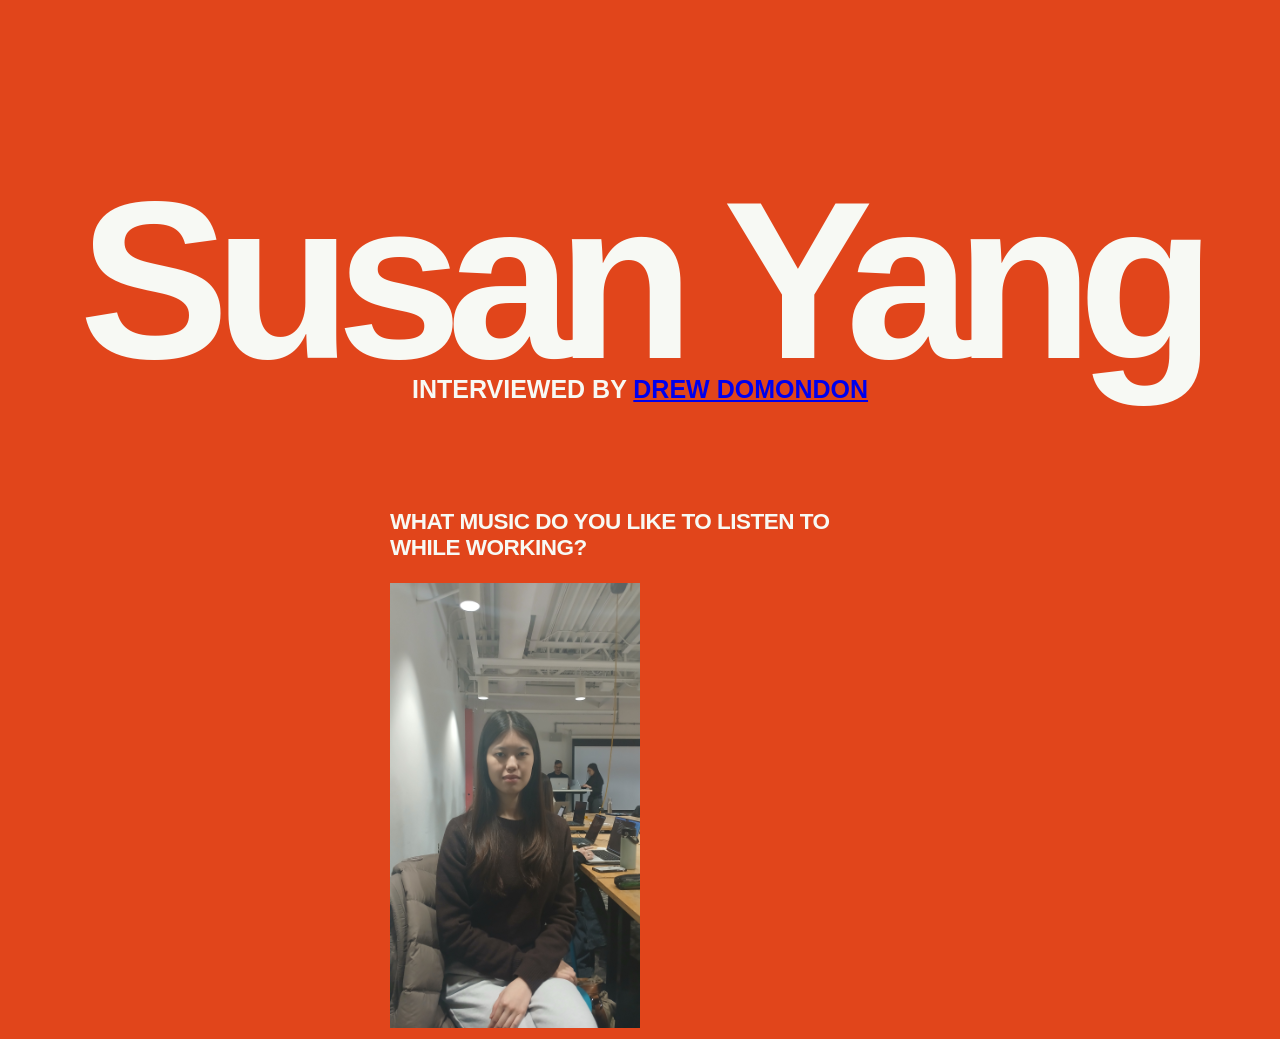
==== main/index.html @ aea744d9 "new doc" ====
<!DOCTYPE html>

<!--
live thing
https://dr-nken.github.io/GD2/
https://susanyanng-sudo.github.io/GD2/
thing
-->

<html>

   


    <head>
        <title> 
            Interview - Susan Yang -2026
        </title>
    <link rel="stylesheet" href="style/main.css">
    </head>
    <body>
        <h1>Susan Yang </h1> 




        <h3>INTERVIEWED BY <a href="https://susanyannng-sudo.github.io/GD2/" target=none> DREW DOMONDON</a> </h3>


        <div class="q_and_a"> 
        <p class="question"> 
        What music do you like to listen to while working? 
        </p>


<img src="images/susan.jpg" style="max-width:50%"/>
    </body>

</html>
---- main/style/main.css ----
/* 
h1
{
   font-size:100px;
   margin-bottom: 15px;

}


h3
{
    font-size: 15px;
    font-weight: bold;
    letter-spacing: 5px;
    margin-bottom: 105px;

}


p,
li,
h1,
h3 {
    color: rgb(247, 249, 244);
    font-family: Arial, Helvetica, sans-serif;
} */


html{

font-size: 15px;

}
body {background-color: rgba(222, 48, 0, 0.893);}

h1
{
   font-size:15rem;
   margin-bottom: -4rem;
   text-align: center;
   letter-spacing: -1rem;

}

h3
{
    font-size: 25px;
    font-weight: bold;
    margin-bottom: 105px;
    text-align: center;

}


.q_and_a {
    width: 500px;
    margin: auto;

    .question{
        font-size: 1.5rem;
        letter-spacing: -0.5px;
        text-transform: uppercase;
        font-weight: bold;
    }
    
    .answer{
        font-size: 1.4rem;
        margin-bottom: 6rem;
        text-indent: 1.5rem;
    }
}



.q_and_a,
h1,
h3 {
    font-family: Arial, Helvetica, sans-serif;
    color: rgb(247, 249, 244);
}
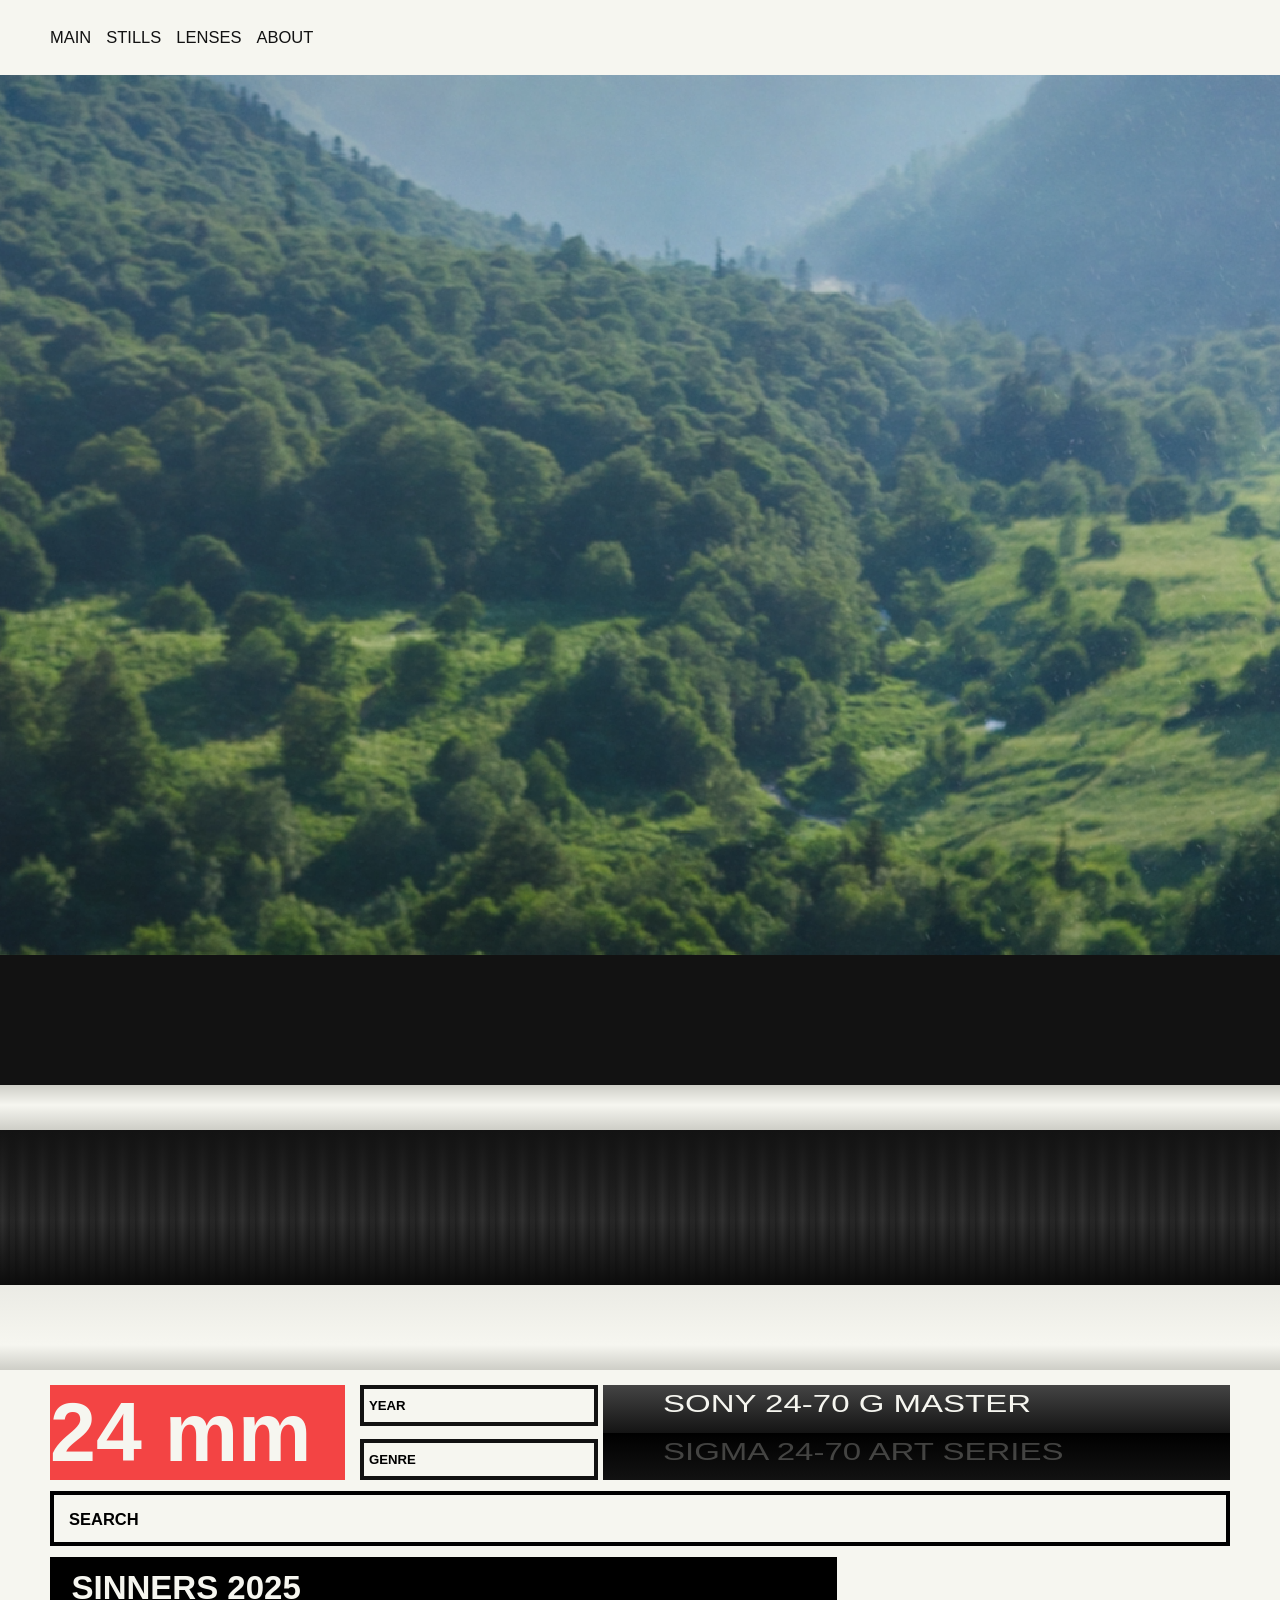
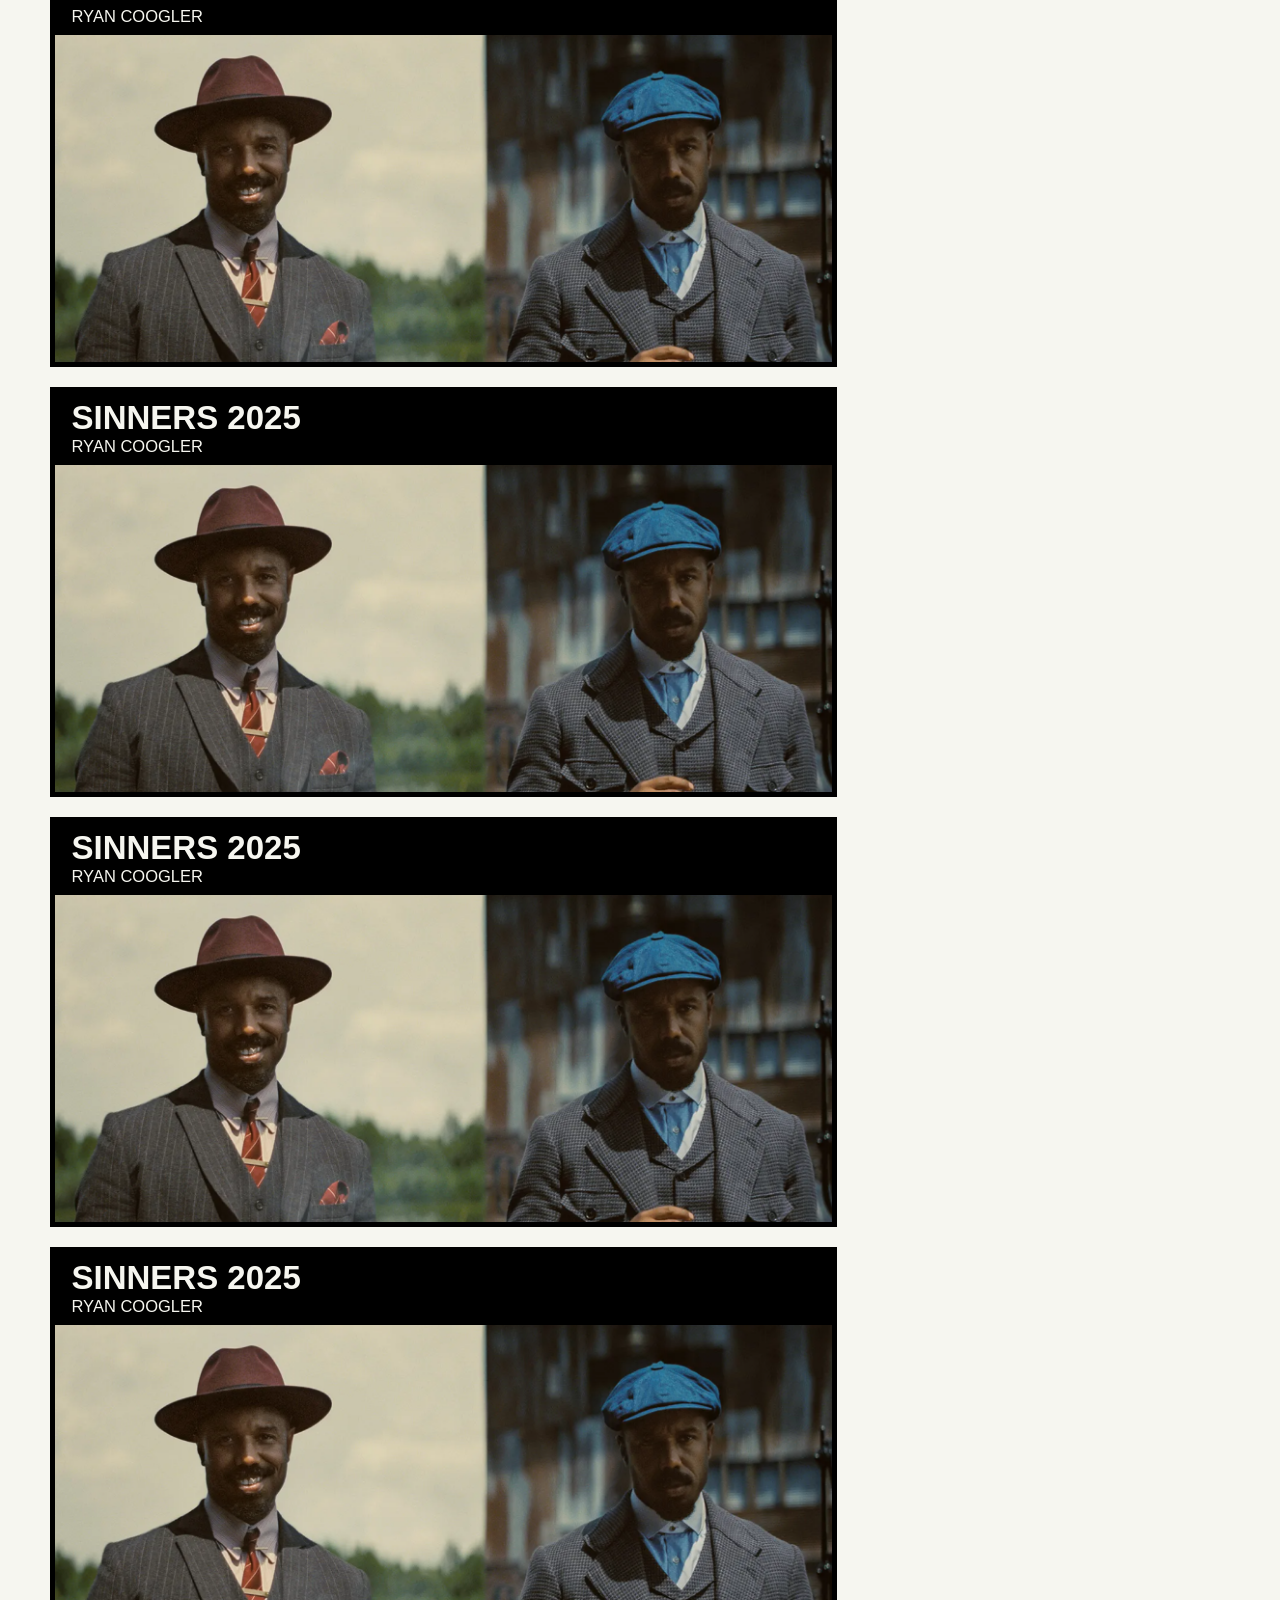
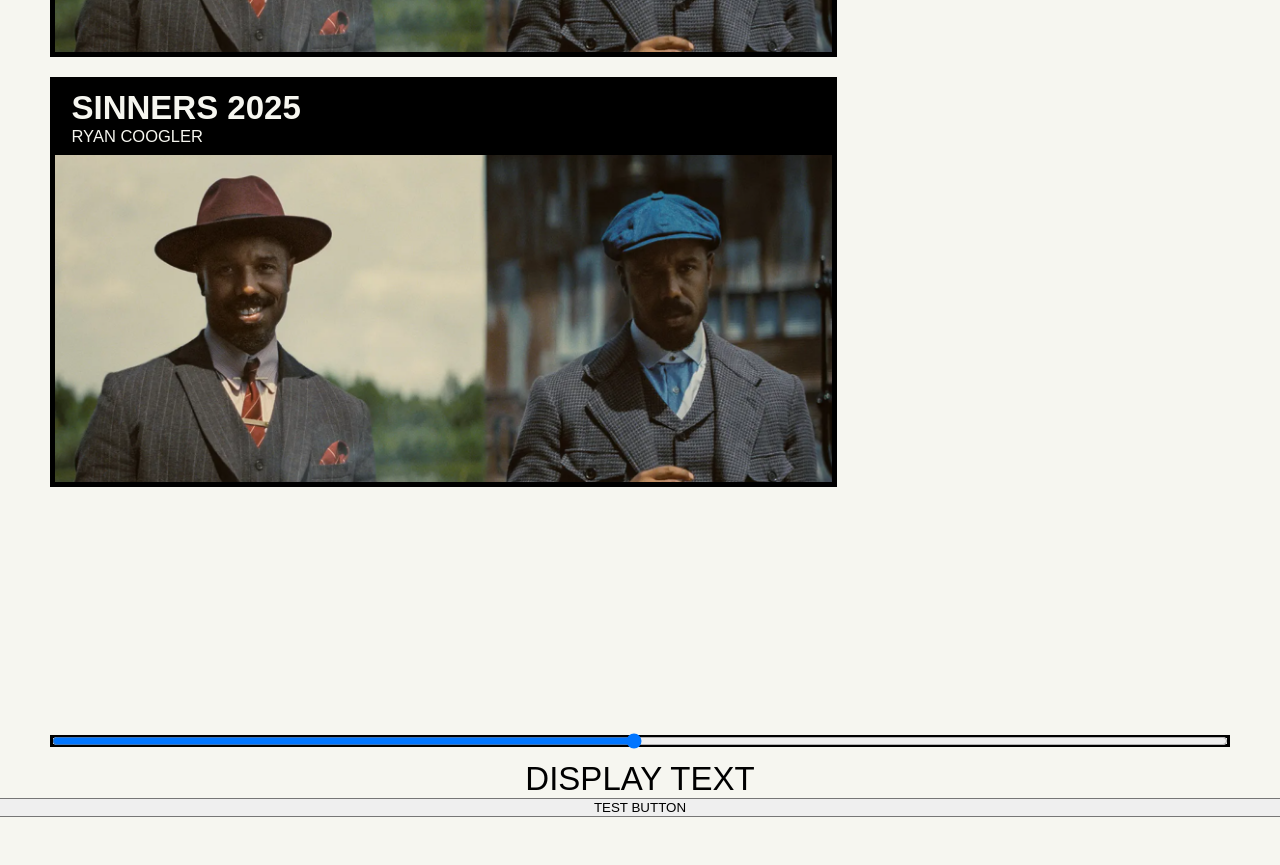
==== commit 11fedb14: "fwfwf" ====
--- a/main/index.html
+++ b/main/index.html
@@ -11,31 +11,383 @@
 
 <html>
 
+
+
    
 
 
     <head>
-        <title> 
-            Interview - Susan Yang -2026
-        </title>
     <link rel="stylesheet" href="style/main.css">
+    <link rel="java" href="style/index.js">
+
+
+    
+
+<!-- ------------------------TOP BAR------------------------------------>
+
+    <div class="TopBarSticky">
+
+        
+        <ul class="menuItemsContainer">
+                <p class="menuItems"> main  </p>
+                <p class="menuItems"> stills  </p>
+                <p class="menuItems"> lenses </p>
+                <p class="menuItems"> about </p>
+        </ul>
+    </div>
+
+<!-- ------------------------FOCAL LENGTH DISPLAY------------------------------------>
+
+    <div class = "focalSection">
+        <div class = focalContainer>
+            <img class = "focalImage" id = 'focalImage' src="images/75mm.png">
+        </div>
+        <p class="bottomBlanking"> </p>
     </head>
-    <body>
-        <h1>Susan Yang </h1> 
-
-
-
-
-        <h3>INTERVIEWED BY <a href="https://susanyannng-sudo.github.io/GD2/" target=none> DREW DOMONDON</a> </h3>
-
-
-        <div class="q_and_a"> 
-        <p class="question"> 
-        What music do you like to listen to while working? 
-        </p>
-
-
-<img src="images/susan.jpg" style="max-width:50%"/>
+
+
+<body>
+<!-- ------------------------DETAIL------------------------------------>
+ <div class = 'detailThin'> </div>
+<!-- ------------------------ REAL SLIDER ------------------------------------>
+
+
+
+<div class = "focalRing" id = "focalRingID" >
+    <div class = 'detailContainer'>
+    <div class = 'detail01' id = 'detailID'> </div>
+    <div class = 'detail01' id = 'detailID'> </div>
+    <div class = 'detail01' id = 'detailID'> </div>
+    <div class = 'detail01' id = 'detailID'> </div>
+    <div class = 'detail01' id = 'detailID'> </div>
+    <div class = 'detail01' id = 'detailID'> </div>
+    <div class = 'detail01' id = 'detailID'> </div>
+    <div class = 'detail01' id = 'detailID'> </div>
+    <div class = 'detail01' id = 'detailID'> </div>
+    <div class = 'detail01' id = 'detailID'> </div>
+    <div class = 'detail01' id = 'detailID'> </div>
+    <div class = 'detail01' id = 'detailID'> </div>
+    <div class = 'detail01' id = 'detailID'> </div>
+    <div class = 'detail01' id = 'detailID'> </div>
+    <div class = 'detail01' id = 'detailID'> </div>
+    <div class = 'detail01' id = 'detailID'> </div>
+    <div class = 'detail01' id = 'detailID'> </div>
+    <div class = 'detail01' id = 'detailID'> </div>
+    <div class = 'detail01' id = 'detailID'> </div>
+    <div class = 'detail01' id = 'detailID'> </div>
+    <div class = 'detail01' id = 'detailID'> </div>
+    <div class = 'detail01' id = 'detailID'> </div>
+    <div class = 'detail01' id = 'detailID'> </div>
+    <div class = 'detail01' id = 'detailID'> </div>
+    <div class = 'detail01' id = 'detailID'> </div>
+    <div class = 'detail01' id = 'detailID'> </div>
+    <div class = 'detail01' id = 'detailID'> </div>
+    <div class = 'detail01' id = 'detailID'> </div>
+    <div class = 'detail01' id = 'detailID'> </div>
+    <div class = 'detail01' id = 'detailID'> </div>
+    <div class = 'detail01' id = 'detailID'> </div>
+    <div class = 'detail01' id = 'detailID'> </div>
+    <div class = 'detail01' id = 'detailID'> </div>
+    <div class = 'detail01' id = 'detailID'> </div>
+    <div class = 'detail01' id = 'detailID'> </div>
+    <div class = 'detail01' id = 'detailID'> </div>
+    <div class = 'detail01' id = 'detailID'> </div>
+    <div class = 'detail01' id = 'detailID'> </div>
+    <div class = 'detail01' id = 'detailID'> </div>
+    <div class = 'detail01' id = 'detailID'> </div>
+    <div class = 'detail01' id = 'detailID'> </div>
+    <div class = 'detail01' id = 'detailID'> </div>
+    <div class = 'detail01' id = 'detailID'> </div>
+    <div class = 'detail01' id = 'detailID'> </div>
+    <div class = 'detail01' id = 'detailID'> </div>
+    <div class = 'detail01' id = 'detailID'> </div>
+    <div class = 'detail01' id = 'detailID'> </div>
+    <div class = 'detail01' id = 'detailID'> </div>
+    <div class = 'detail01' id = 'detailID'> </div>
+    <div class = 'detail01' id = 'detailID'> </div>
+    <div class = 'detail01' id = 'detailID'> </div>
+    <div class = 'detail01' id = 'detailID'> </div>
+    <div class = 'detail01' id = 'detailID'> </div>
+    <div class = 'detail01' id = 'detailID'> </div>
+    <div class = 'detail01' id = 'detailID'> </div>
+    <div class = 'detail01' id = 'detailID'> </div>
+    <div class = 'detail01' id = 'detailID'> </div>
+    <div class = 'detail01' id = 'detailID'> </div>
+    <div class = 'detail01' id = 'detailID'> </div>
+    <div class = 'detail01' id = 'detailID'> </div>
+    <div class = 'detail01' id = 'detailID'> </div>
+    <div class = 'detail01' id = 'detailID'> </div>
+    <div class = 'detail01' id = 'detailID'> </div>
+    <div class = 'detail01' id = 'detailID'> </div>
+    <div class = 'detail01' id = 'detailID'> </div>
+    <div class = 'detail01' id = 'detailID'> </div>
+    <div class = 'detail01' id = 'detailID'> </div>
+    <div class = 'detail01' id = 'detailID'> </div>
+    <div class = 'detail01' id = 'detailID'> </div>
+    <div class = 'detail01' id = 'detailID'> </div>
+    <div class = 'detail01' id = 'detailID'> </div>
+    <div class = 'detail01' id = 'detailID'> </div>
+    <div class = 'detail01' id = 'detailID'> </div>
+    <div class = 'detail01' id = 'detailID'> </div>
+    <div class = 'detail01' id = 'detailID'> </div>
+    <div class = 'detail01' id = 'detailID'> </div>
+    <div class = 'detail01' id = 'detailID'> </div>
+    <div class = 'detail01' id = 'detailID'> </div>
+    <div class = 'detail01' id = 'detailID'> </div>
+    <div class = 'detail01' id = 'detailID'> </div>
+    <div class = 'detail01' id = 'detailID'> </div>
+    <div class = 'detail01' id = 'detailID'> </div>
+    <div class = 'detail01' id = 'detailID'> </div>
+    <div class = 'detail01' id = 'detailID'> </div>
+    <div class = 'detail01' id = 'detailID'> </div>
+    <div class = 'detail01' id = 'detailID'> </div>
+    <div class = 'detail01' id = 'detailID'> </div>
+    <div class = 'detail01' id = 'detailID'> </div>
+    <div class = 'detail01' id = 'detailID'> </div>
+    <div class = 'detail01' id = 'detailID'> </div>
+    <div class = 'detail01' id = 'detailID'> </div>
+    <div class = 'detail01' id = 'detailID'> </div>
+    <div class = 'detail01' id = 'detailID'> </div>
+    <div class = 'detail01' id = 'detailID'> </div>
+    <div class = 'detail01' id = 'detailID'> </div>
+    <div class = 'detail01' id = 'detailID'> </div>
+    <div class = 'detail01' id = 'detailID'> </div>
+    <div class = 'detail01' id = 'detailID'> </div>
+    <div class = 'detail01' id = 'detailID'> </div>
+    <div class = 'detail01' id = 'detailID'> </div>
+    <div class = 'detail01' id = 'detailID'> </div>
+    <div class = 'detail01' id = 'detailID'> </div>
+    <div class = 'detail01' id = 'detailID'> </div>
+    <div class = 'detail01' id = 'detailID'> </div>
+    <div class = 'detail01' id = 'detailID'> </div>
+    <div class = 'detail01' id = 'detailID'> </div>
+    <div class = 'detail01' id = 'detailID'> </div>
+    <div class = 'detail01' id = 'detailID'> </div>
+    <div class = 'detail01' id = 'detailID'> </div>
+    <div class = 'detail01' id = 'detailID'> </div>
+    <div class = 'detail01' id = 'detailID'> </div>
+    <div class = 'detail01' id = 'detailID'> </div>
+    <div class = 'detail01' id = 'detailID'> </div>
+    <div class = 'detail01' id = 'detailID'> </div>
+    <div class = 'detail01' id = 'detailID'> </div>
+    <div class = 'detail01' id = 'detailID'> </div>
+    <div class = 'detail01' id = 'detailID'> </div>
+    <div class = 'detail01' id = 'detailID'> </div>
+    <div class = 'detail01' id = 'detailID'> </div>
+    <div class = 'detail01' id = 'detailID'> </div>
+    <div class = 'detail01' id = 'detailID'> </div>
+    <div class = 'detail01' id = 'detailID'> </div>
+    <div class = 'detail01' id = 'detailID'> </div>
+    <div class = 'detail01' id = 'detailID'> </div>
+    <div class = 'detail01' id = 'detailID'> </div>
+    <div class = 'detail01' id = 'detailID'> </div>
+    <div class = 'detail01' id = 'detailID'> </div>
+    <div class = 'detail01' id = 'detailID'> </div>
+    <div class = 'detail01' id = 'detailID'> </div>
+    <div class = 'detail01' id = 'detailID'> </div>
+    <div class = 'detail01' id = 'detailID'> </div>
+    <div class = 'detail01' id = 'detailID'> </div>
+    <div class = 'detail01' id = 'detailID'> </div>
+    <div class = 'detail01' id = 'detailID'> </div>
+    <div class = 'detail01' id = 'detailID'> </div>
+    <div class = 'detail01' id = 'detailID'> </div>
+    <div class = 'detail01' id = 'detailID'> </div>
+    <div class = 'detail01' id = 'detailID'> </div>
+    <div class = 'detail01' id = 'detailID'> </div>
+    <div class = 'detail01' id = 'detailID'> </div>
+    <div class = 'detail01' id = 'detailID'> </div>
+    <div class = 'detail01' id = 'detailID'> </div>
+    <div class = 'detail01' id = 'detailID'> </div>
+    <div class = 'detail01' id = 'detailID'> </div>
+
+    </div>
+    <div class = 'focalShadow'> </div>
+
+    <button onclick= handlingFocalRing(focalRingButtonID) class = 'focalRingButton' id = 'focalRingButtonID'> <button>
+
+</div>
+
+
+
+
+
+
+<!-- ------------------------DETAIL------------------------------------>
+ <div class = 'detailMed'> </div>
+
+<!-- ------------------------OPTIONS ----------------------------------->
+
+<div class="options">
+    <div class = "focalTracker">
+        <p class="currentFocalLength" id = 'focalLength'> 24 mm </p>
+
+
+    </div>
+        <ul class="filtersContainer">
+                <div class="yearDropdown">
+                    <p class="filter"> Year </p>
+                        <ul class="yearContainer" id = "yearContainerID">
+                            <button onclick= rangeSelector() class="deepFilter" id = deepFilterID ></button>
+                        </ul>
+
+                        
+
+                </div>
+                    <p class="filter"> Genre </p>
+                        <ul class="yearContainer">
+                           
+                        </ul>
+                <!-- <div class="genreDropdown">
+                    <p class="filter"> Genre </p>
+                        <ul class="genreContainer">
+                            <p class="deepFilter"> Horror  </p>
+                            <p class="deepFilter"> Sci Fi  </p>
+                            <p class="deepFilter"> Romance  </p>
+                            <p class="deepFilter"> Action  </p>
+                            <p class="deepFilter"> Thriller  </p>
+                            <p class="deepFilter"> Mystery  </p>
+                            <p class="deepFilter"> Comedy  </p>
+                        </ul>
+                </div> -->
+
+        </ul>
+
+
+
+
+
+        <div class = "animatedBlock"> 
+            <div class = "abTop"> 
+                <p class = "abTopText"> SONY 24-70 G MASTER </p>
+
+            </div>
+            <div class = "abBottom">
+
+                <p class = "abBottomText"> SIGMA 24-70 ART SERIES </p>
+            </div>
+
+
+
+        </div>
+
+</div>
+
+<div class = "optionsSearchBar" id = "optionsSearchBarID"> SEARCH </div>
+
+
+
+
+
+
+
+
+
+
+
+<!-- ------------------------STILL GALLERY------------------------------------>
+    <div class = "masonryStillsList">
+ 
+        <div class = "stillContainer">
+            <div class = "stillTopBar">
+                <p class ="stillTitle"> SINNERS 2025 </p> 
+                
+                <p class ="directorTitle"> RYAN COOGLER </p>
+            </div>
+             <img class = "stillImage" src="images/sinners2025.png">
+        </div>
+
+        <div class = "stillContainer">
+            <div class = "stillTopBar">
+                <p class ="stillTitle"> SINNERS 2025 </p>   
+                
+                <p class ="directorTitle"> RYAN COOGLER </p>
+            </div>
+             <img class = "stillImage" src="images/sinners2025.png">
+        </div>
+
+
+        <div class = "stillContainer">
+            <div class = "stillTopBar">
+                <p class ="stillTitle"> SINNERS 2025 </p> 
+                
+                <p class ="directorTitle"> RYAN COOGLER </p>
+            </div>
+             <img class = "stillImage" src="images/sinners2025.png">
+        </div>
+
+
+
+        <div class = "stillContainer">
+            <div class = "stillTopBar">
+                <p class ="stillTitle"> SINNERS 2025 </p> 
+                
+                <p class ="directorTitle"> RYAN COOGLER </p>
+            </div>
+             <img class = "stillImage" src="images/sinners2025.png">
+        </div>
+
+
+        <div class = "stillContainer">
+            <div class = "stillTopBar">
+                <p class ="stillTitle"> SINNERS 2025 </p> 
+                
+                <p class ="directorTitle"> RYAN COOGLER </p>
+            </div>
+             <img class = "stillImage" src="images/sinners2025.png">
+        </div>
+    </div>
+
+
+
+
+<div class = "sliderContainer">
+    <input type =  "range" id = "myRange" min = '1' max = '100' value = '50' class = "slider"  >
+</div> 
+
+
+
+
+<!-- ------------------------TESTER ----------------------------------->
+
+
+
+
+
+
+
+
+
+
+
+
+
+
+
+
+
+
+    <p class = "testParagraph" id = "testParagraph"> DISPLAY TEXT </p>
+    <button type ="button" id = "test" class = "test" onClick =TestButton()> TEST BUTTON  <button>
+        
+
+
+
+
+        
+    <script src="style/index.js"></script>
+
+
+
+
+
+
+
+
+
+
+
+
+
     </body>
 
 </html>
@@ -43,3 +395,7 @@
 
 
 
+
+
+
+
--- a/main/style/main.css
+++ b/main/style/main.css
@@ -26,56 +26,584 @@
 } */
 
 
+
+
 html{
-
-font-size: 15px;
-
-}
-body {background-color: rgba(222, 48, 0, 0.893);}
-
-h1
-{
-   font-size:15rem;
-   margin-bottom: -4rem;
-   text-align: center;
-   letter-spacing: -1rem;
-
-}
-
-h3
-{
-    font-size: 25px;
+    font-size: 33px;
+
+    --primary_color: #F6F6F0;
+    --secondary_color: #121212;
+    --accent_color: #F34444;
+    --menuText_color: #ffffff;
+    --text_color: #F6F6F0;
+    --blankingHeight: 150px;
+    --midGap: 15px;
+    --smallGap:5px;
+    --largeGap: 60px;
+
+
+
+
+
+    
+}
+
+*{
+    margin: 0;
+    padding: 0;
+}
+
+
+
+
+body {
+    font-family: Arial, Helvetica, sans-serif;
+    background-color: var(--primary_color);
+    
+}
+
+
+/*-- ------------------------ DETAIL ------------------------------------*/
+
+.detailThin{
+background-color: #F34444;
+height: calc(var(--midGap) * 3);
+width: 100%;
+background-image: linear-gradient(to top, #cecec7 , var(--primary_color) 25px, #cecec7);
+
+}
+
+
+
+.detailMed{
+background-color: #F34444;
+height: calc(var(--largeGap) * 4);
+width: 100%;
+background-image: linear-gradient(to top, #cecec7 , var(--primary_color) 25px, #cecec7);
+
+}
+
+
+
+
+
+
+
+
+
+
+
+
+hr{
+ 
+    height: 2px;
+    color: #000000;
+    background-color: #000000;
+    border: 0;
+    font-size: 0;
+    margin-top: 30px;
+    margin-bottom: 30px;
+
+
+}
+
+
+
+
+/*------------------------TOP BAR----------------------------------*/
+
+.TopBarSticky
+{
+    top: 0;
+    position: sticky;
+    display: flex;
+    margin: -10px;
+    height: 75px;
+    background-color: var(--primary_color);
+    align-items: center;
+    z-index: 4;
+}
+
+.menuItemsContainer
+{     
+    display: flex;
+    flex-wrap: wrap;
+    flex-direction: row;
+    margin-left: var(--largeGap);
+    align-items: center;
+    justify-content: center;
+
+}
+
+.menuItems
+{   
+    color: var(--secondary_color);
+    text-transform: uppercase;
+    margin-right: var(--midGap);
+    font-size: 0.5rem;
+
+
+}
+
+.menuItems:hover{
+    color: var(--accent_color);
+}
+
+/*-------------------------- FOCAL LENGTH DISPLAY --------------------------------*/
+
+.focalSection
+{
+    margin: -10px;
+    max-height: 565%
+}
+
+.focalContainer
+{
+    
+    overflow: hidden;
+    height: 900px;
+    background-color: #191919;
+    flex-wrap: wrap;
+
+}
+
+.focalImage
+{
+    display: block;  
+    object-position: center;
+    object-fit:cover;
+    min-width: 100%;
+    
+}
+
+
+
+
+
+.bottomBlanking
+{
+    background-color:var(--secondary_color);
+    height: var(--blankingHeight);
+    margin:-10px;
+}
+
+
+
+
+
+
+
+
+
+
+
+
+
+
+
+
+
+
+
+
+
+
+
+
+
+/*-- ------------------------ REAL SLIDER ------------------------------------*/
+
+
+
+.focalRing{
+margin-top: 0px;
+position: absolute;
+background-image: linear-gradient(to top, rgb(45, 45, 45), rgb(28, 28, 28));
+width: 110%;
+height: 155px;
+margin-bottom: 600px;
+
+}
+
+.detailContainer{
+    display: flex;
+    width: 100%;
+    position: absolute;
+    height: 155px;
+
+
+}
+
+
+.detail01{
+    display: flex;
+    background-color:rgb(255, 242, 0);
+    height: 100%;
+    min-width: 15px;
+    margin-left: 5px;
+    background-image: linear-gradient(to left, rgb(31, 31, 31), rgb(48, 48, 48),  rgb(31, 31, 31));
+    
+
+
+}
+
+
+
+.focalShadow{
+
+    background-image: linear-gradient(to top, rgb(12, 12, 12) , transparent 65px,  rgb(19, 19, 19));
+    height: 100%;
+    width: 100%;
+    z-index: 3;
+    position: absolute;
+}
+
+
+.focalRingButton{
+
+    width: 100%;
+    height: 115px;
+    position: absolute;
+    background-color: yellow;
+    opacity: 0%;
+}
+
+
+
+
+
+
+
+/*-- ------------------------ SLIDER ------------------------------------*/
+.sliderContainer
+{
+    /* background-color: rgb(155, 0, 0); */
+    display: flex;
+    padding-left: calc(var(--largeGap) + 2px);
+    padding-right: calc(var(--largeGap) + 2px);
+    margin-bottom: var(--midGap);
+    margin-top: calc(var(--largeGap) * 4);
+
+}   
+
+
+.slider
+{   
+
+    text-align: center;
+    width: 100%;
+    height: 8px;
+    box-shadow: 0 0 0 2px black;
+
+
+}
+
+
+
+
+
+
+
+
+
+
+/*-------------------------- OPTIONS --------------------------------*/
+
+
+.options
+{
+    /* background-color: aqua; */
+
+
+    margin-left: var(--largeGap);
+    display: flex;
+    height: 100px;
+    margin-top: var(--midGap);
+    margin-bottom: 0px
+}
+
+
+.currentFocalLength{
+    font-size: 2.5rem;
     font-weight: bold;
-    margin-bottom: 105px;
+    background-color: var(--accent_color);
+    margin: auto;
+    padding: var();
+    color: var(--primary_color);
+    width: 295px;
+
+}
+
+
+.filtersContainer{
+
+    display: flex;
+    flex-wrap: wrap;
+    text-transform: uppercase;
+    /* background-color: yellow; */
+    width: 400px;
+    margin: 0px;
+    padding: 0px;
+
+
+}
+
+
+
+.filter{
+    border: 4px var(--secondary_color);
+    border-style: solid;
+    width: 220px;
+    font-size: 0.4rem;
+    margin-left: 15px;
+    margin-bottom: 13px;
+    margin-top: 0px;
+    padding: 5px;
+    height: 23px;
+    background-color:var(--primary_color);
+    align-content: center;
+    font-weight: 555;
+}
+
+
+.deepFilter{
+    display: flex;
+    border: 2px black;
+    border-style: solid;
+    width: 234px;
+    font-size: 0.5rem;
+    margin-left: 5px;
+    margin-top: 0px;
+    margin-bottom: -0px;
+    padding: 5px;
+    background-color: #FFFFFF;
+    font-weight: bold;
+
+}
+
+
+
+
+.yearDropdown{
+    position:relative
+}
+
+.genreDropdown{
+    position:relative
+}
+
+.yearDropdown:hover .yearContainer{
+    display: block;
+
+}
+
+.genreDropdown:hover .genreContainer{
+    display: block;
+}
+
+
+.deepFilter:hover{
+    background-color: #5577C5;
+}
+
+
+
+
+.yearContainer{
+    display: none;
+    position: absolute;
+    text-transform: uppercase;
+    margin: 0px;
+    margin-top: -25px;
+    margin-bottom: 50px;
+    padding: 0px;   
+    z-index: 1;
+    height: 500px;
+    overflow-y: scroll;
+    
+    
+}
+
+
+
+.genreContainer{
+    display: none;
+    position: absolute;
+    text-transform: uppercase;
+    margin: 0px;
+    margin-top: -30px;
+    margin-bottom: 50px;
+    padding: 0px;   
+    z-index: 0;
+}
+
+
+
+
+.animatedBlock{
+    background-color: red;
+    width: 100%;
+    height: calc(100% - 5px);
+    margin-right: var(--largeGap);
+    margin-left: var(--smallGap);
+
+}
+
+
+.abTop{
+    background-color: var(--secondary_color);
+    background-image: linear-gradient(to top, rgb(20, 20, 20), rgb(68, 68, 68));
+    width: 100%;
+    height: 50%;
+}
+
+
+
+.abTopText{
+    color: var(--primary_color);
+    transform: scaleY(0.7);
+    margin-left: var(--largeGap);
+
+}
+
+
+
+.abBottom{
+    background-color: #06ff44;
+    background-image: linear-gradient(to top, var(--secondary_color), rgb(0, 0, 0));
+    width: 100%;
+    height: 50%;
+}
+
+
+.abBottomText{
+    color: var(--primary_color);
+    transform: scaleY(0.7);
+    opacity: 25%;
+    margin-left: var(--largeGap);    
+}
+
+
+
+.optionsSearchBar{
+    border: 4px var(--secondary_color);
+    margin-left: calc(var(--largeGap) + 4px) ;
+    margin-right: calc(var(--largeGap) + 4px);
+    margin-top: calc(var(--smallGap) *2 );
+    margin-bottom: var(--smallGap);
+    box-shadow: 0 0 0 4px black;
+    padding: 15px;
+    align-items: b;
+    font-size: 0.5rem;
+    font-weight: 555;
+    height: 17px;
+    align-content: center;
+}
+
+
+
+
+
+
+/*--------------------------STILL GALLERY --------------------------------*/
+
+
+    
+.masonryStillsList
+{
+    display: flex;
+    flex-wrap: wrap;
+    margin-left: calc(var(--largeGap) - var(--midGap) + 5px);
+    margin-right: calc(var(--largeGap) - var(--midGap) + 5px);
+    /* background-color: yellow; */
+    margin-top: 0px
+
+
+
+
+
+}
+
+
+.stillContainer
+{
+    height: 400px;
+    width: 777px;
+    background-color: #ffffff;
+    box-shadow: 0 0 0 5px black;
+    margin: var(--midGap);
+    overflow: hidden;
+
+
+
+}
+
+
+
+.stillTopBar
+{
+    background-color: rgb(0, 0, 0);
+    padding: 0.5rem;
+    height: 40px;
+
+    
+
+}
+
+
+
+.stillTitle
+{
+    margin-top: -10px;
+    color: var(--text_color);
+    display: flex;
+    font-weight: bold;
+
+}
+
+.directorTitle
+{
+    font-size: 0.5rem;
+
+    color: var(--text_color);
+    display: flex;
+}
+
+
+.stillImage
+{
+    display: block;
+    object-fit: cover;
+    width: 100%;
+
+}
+
+
+
+
+
+
+
+
+
+
+
+
+
+.test{
+    display: flex;
+    width: 100%;
     text-align: center;
-
-}
-
-
-.q_and_a {
-    width: 500px;
-    margin: auto;
-
-    .question{
-        font-size: 1.5rem;
-        letter-spacing: -0.5px;
-        text-transform: uppercase;
-        font-weight: bold;
-    }
-    
-    .answer{
-        font-size: 1.4rem;
-        margin-bottom: 6rem;
-        text-indent: 1.5rem;
-    }
-}
-
-
-
-.q_and_a,
-h1,
-h3 {
-    font-family: Arial, Helvetica, sans-serif;
-    color: rgb(247, 249, 244);
-}
-
+    align-items: center;
+    justify-content: center;
+}
+
+.testParagraph{
+    display: flex;
+    width: 100%;
+    text-align: center;
+    align-items: center;
+    justify-content: center;
+}
+
+
